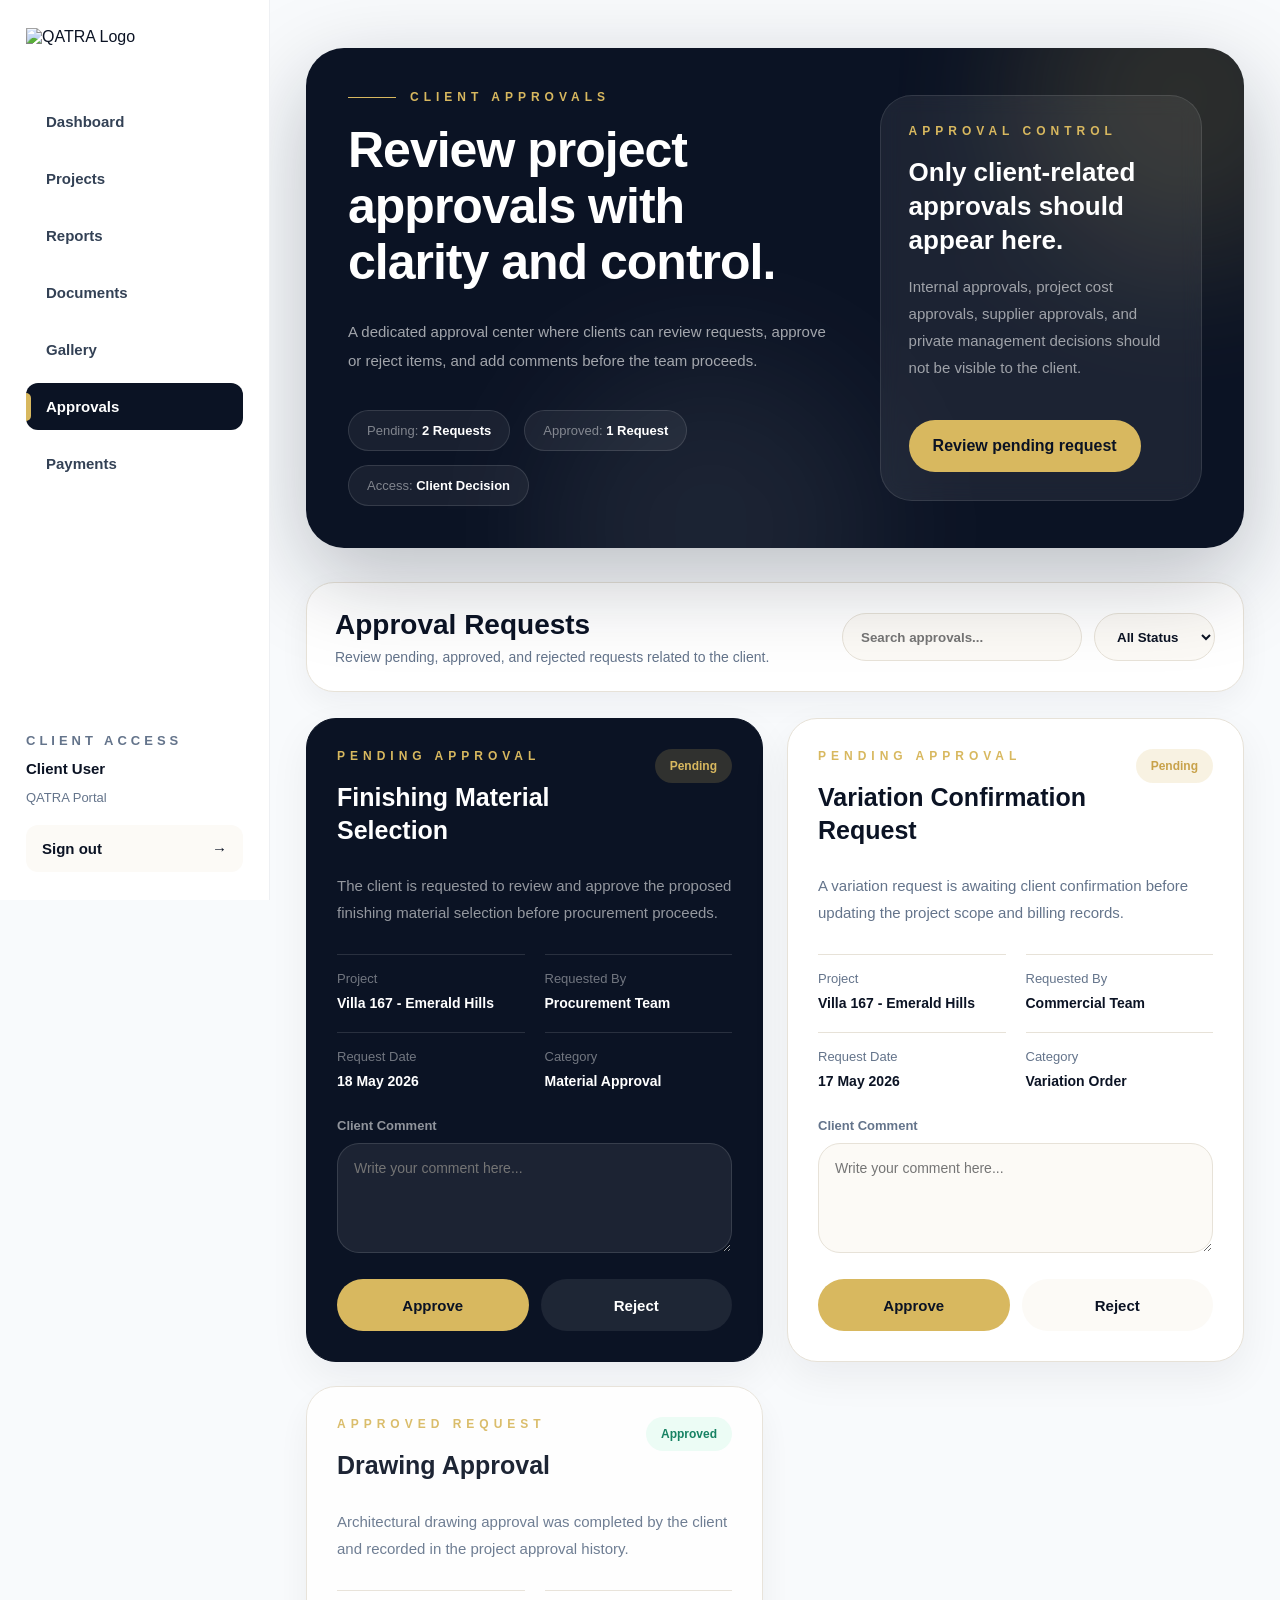
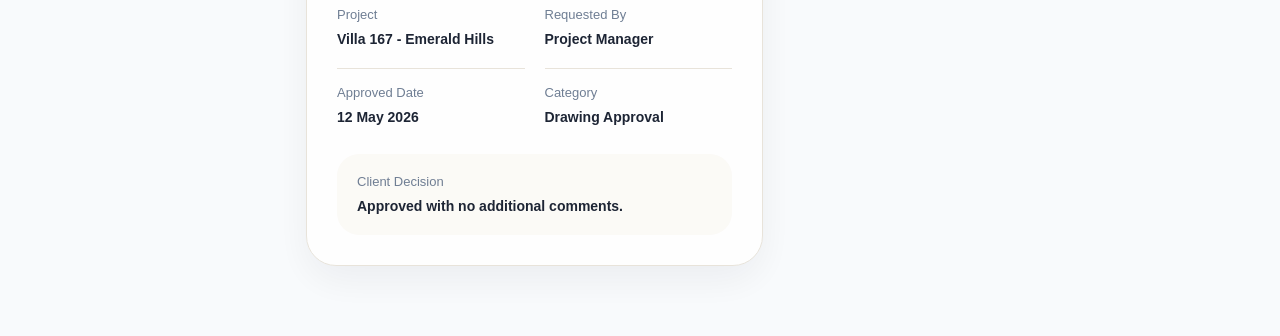
==== approvals.html @ c667c261 "Add files via upload" ====
<!DOCTYPE html>
<html lang="en">
<head>
  <meta charset="UTF-8" />
  <meta name="viewport" content="width=device-width, initial-scale=1.0" />
  <title>QATRA Client Portal - Approvals</title>
  <link rel="stylesheet" href="styles.css" />
</head>

<body>
  <aside class="sidebar">
    <div class="logo-box">
      <img src="images/qatra-logo.png" alt="QATRA Logo" />
    </div>

    <nav class="nav-menu">
      <a href="index.html" class="nav-link">Dashboard</a>
      <a href="projects.html" class="nav-link">Projects</a>
      <a href="reports.html" class="nav-link">Reports</a>
      <a href="documents.html" class="nav-link">Documents</a>
      <a href="gallery.html" class="nav-link">Gallery</a>
      <a href="approvals.html" class="nav-link active">Approvals</a>
      <a href="payments.html" class="nav-link">Payments</a>
    </nav>

    <div class="sidebar-bottom">
      <p class="small-label">Client Access</p>
      <h4>Client User</h4>
      <p>QATRA Portal</p>

      <button class="sign-out-btn">
        <span>Sign out</span>
        <span>→</span>
      </button>
    </div>
  </aside>

  <main class="main-content">
    <section class="hero compact-hero">
      <div class="hero-glow hero-glow-one"></div>
      <div class="hero-glow hero-glow-two"></div>

      <div class="hero-grid">
        <div>
          <div class="section-kicker light">
            <span></span>
            <p>Client Approvals</p>
          </div>

          <h1>Review project approvals with clarity and control.</h1>

          <p class="hero-text">
            A dedicated approval center where clients can review requests,
            approve or reject items, and add comments before the team proceeds.
          </p>

          <div class="pill-row">
            <div class="info-pill">
              <span>Pending:</span>
              <strong>2 Requests</strong>
            </div>

            <div class="info-pill">
              <span>Approved:</span>
              <strong>1 Request</strong>
            </div>

            <div class="info-pill">
              <span>Access:</span>
              <strong>Client Decision</strong>
            </div>
          </div>
        </div>

        <div class="progress-panel">
          <p class="gold-label">Approval Control</p>
          <h3>Only client-related approvals should appear here.</h3>
          <p class="panel-text">
            Internal approvals, project cost approvals, supplier approvals,
            and private management decisions should not be visible to the client.
          </p>

          <a href="#" class="panel-button">Review pending request</a>
        </div>
      </div>
    </section>

    <section class="page-toolbar">
      <div>
        <h2>Approval Requests</h2>
        <p>Review pending, approved, and rejected requests related to the client.</p>
      </div>

      <div class="toolbar-actions">
        <input type="text" placeholder="Search approvals..." />
        <select>
          <option>All Status</option>
          <option>Pending</option>
          <option>Approved</option>
          <option>Rejected</option>
        </select>
      </div>
    </section>

    <section class="approvals-grid">
      <article class="approval-card featured-approval">
        <div class="approval-card-top">
          <div>
            <p class="gold-label">Pending Approval</p>
            <h3>Finishing Material Selection</h3>
          </div>

          <span class="approval-status pending">Pending</span>
        </div>

        <p class="approval-description">
          The client is requested to review and approve the proposed finishing
          material selection before procurement proceeds.
        </p>

        <div class="approval-info-grid">
          <div>
            <span>Project</span>
            <strong>Villa 167 - Emerald Hills</strong>
          </div>

          <div>
            <span>Requested By</span>
            <strong>Procurement Team</strong>
          </div>

          <div>
            <span>Request Date</span>
            <strong>18 May 2026</strong>
          </div>

          <div>
            <span>Category</span>
            <strong>Material Approval</strong>
          </div>
        </div>

        <div class="approval-comment-box">
          <label>Client Comment</label>
          <textarea placeholder="Write your comment here..."></textarea>
        </div>

        <div class="approval-actions">
          <button class="approval-action-btn approve-btn">Approve</button>
          <button class="approval-action-btn reject-btn">Reject</button>
        </div>
      </article>

      <article class="approval-card">
        <div class="approval-card-top">
          <div>
            <p class="gold-label">Pending Approval</p>
            <h3>Variation Confirmation Request</h3>
          </div>

          <span class="approval-status pending">Pending</span>
        </div>

        <p class="approval-description">
          A variation request is awaiting client confirmation before updating
          the project scope and billing records.
        </p>

        <div class="approval-info-grid">
          <div>
            <span>Project</span>
            <strong>Villa 167 - Emerald Hills</strong>
          </div>

          <div>
            <span>Requested By</span>
            <strong>Commercial Team</strong>
          </div>

          <div>
            <span>Request Date</span>
            <strong>17 May 2026</strong>
          </div>

          <div>
            <span>Category</span>
            <strong>Variation Order</strong>
          </div>
        </div>

        <div class="approval-comment-box">
          <label>Client Comment</label>
          <textarea placeholder="Write your comment here..."></textarea>
        </div>

        <div class="approval-actions">
          <button class="approval-action-btn approve-btn">Approve</button>
          <button class="approval-action-btn reject-btn">Reject</button>
        </div>
      </article>

      <article class="approval-card approved-card">
        <div class="approval-card-top">
          <div>
            <p class="gold-label">Approved Request</p>
            <h3>Drawing Approval</h3>
          </div>

          <span class="approval-status approved">Approved</span>
        </div>

        <p class="approval-description">
          Architectural drawing approval was completed by the client and
          recorded in the project approval history.
        </p>

        <div class="approval-info-grid">
          <div>
            <span>Project</span>
            <strong>Villa 167 - Emerald Hills</strong>
          </div>

          <div>
            <span>Requested By</span>
            <strong>Project Manager</strong>
          </div>

          <div>
            <span>Approved Date</span>
            <strong>12 May 2026</strong>
          </div>

          <div>
            <span>Category</span>
            <strong>Drawing Approval</strong>
          </div>
        </div>

        <div class="approval-history">
          <span>Client Decision</span>
          <strong>Approved with no additional comments.</strong>
        </div>
      </article>
    </section>
  </main>

  <script src="script.js"></script>
</body>
</html>
---- styles.css ----
:root {
  --navy: #0b1324;
  --gold: #d8b85f;
  --gold-dark: #c8a24a;
  --cream: #f7f4ee;
  --soft: #fcfaf6;
  --border: #e7e2d8;
  --text: #0b1324;
  --muted: #64748b;
  --white: #ffffff;
}

* {
  box-sizing: border-box;
}

body {
  margin: 0;
  background: #f8fafc;
  color: var(--text);
  font-family: Arial, Helvetica, sans-serif;
}

a {
  text-decoration: none;
  color: inherit;
}

.sidebar {
  position: fixed;
  left: 0;
  top: 0;
  width: 270px;
  height: 100vh;
  background: var(--white);
  border-right: 1px solid #eef0f3;
  padding: 28px 26px;
  display: flex;
  flex-direction: column;
  z-index: 10;
}

.logo-box img {
  width: 215px;
  height: auto;
  display: block;
}

.nav-menu {
  margin-top: 52px;
  display: flex;
  flex-direction: column;
  gap: 10px;
}

.nav-link {
  position: relative;
  padding: 15px 20px;
  border-radius: 12px;
  font-size: 15px;
  font-weight: 700;
  color: #334155;
  transition: 0.25s ease;
}

.nav-link:hover {
  background: var(--cream);
  color: var(--navy);
}

.nav-link.active {
  background: var(--navy);
  color: var(--white);
}

.nav-link.active::before {
  content: "";
  position: absolute;
  left: 0;
  top: 50%;
  width: 5px;
  height: 28px;
  transform: translateY(-50%);
  border-radius: 0 10px 10px 0;
  background: var(--gold);
}

.sidebar-bottom {
  margin-top: auto;
}

.small-label {
  margin: 0;
  color: var(--gold-dark);
  text-transform: uppercase;
  letter-spacing: 4px;
  font-size: 11px;
  font-weight: 800;
}

.sidebar-bottom h4 {
  margin: 12px 0 4px;
  font-size: 15px;
}

.sidebar-bottom p {
  color: #64748b;
  font-size: 13px;
}

.sign-out-btn {
  margin-top: 20px;
  width: 100%;
  border: 0;
  border-radius: 12px;
  padding: 15px 16px;
  background: var(--soft);
  color: var(--navy);
  font-size: 15px;
  font-weight: 800;
  display: flex;
  justify-content: space-between;
  cursor: pointer;
}

.main-content {
  margin-left: 270px;
  padding: 48px 36px 70px;
}

.hero {
  position: relative;
  overflow: hidden;
  border-radius: 38px;
  background: var(--navy);
  color: white;
  padding: 44px;
  box-shadow: 0 30px 90px rgba(11, 19, 36, 0.26);
}

.hero-glow {
  position: absolute;
  border-radius: 999px;
  filter: blur(70px);
  opacity: 0.7;
}

.hero-glow-one {
  right: -110px;
  top: -120px;
  width: 340px;
  height: 340px;
  background: rgba(216, 184, 95, 0.23);
}

.hero-glow-two {
  left: 25%;
  bottom: -150px;
  width: 340px;
  height: 340px;
  background: rgba(255, 255, 255, 0.1);
}

.hero-grid {
  position: relative;
  z-index: 1;
  display: grid;
  grid-template-columns: 1.2fr 0.8fr;
  gap: 48px;
  align-items: center;
}

.section-kicker {
  display: flex;
  align-items: center;
  gap: 14px;
  margin-bottom: 18px;
}

.section-kicker span {
  display: block;
  width: 48px;
  height: 1px;
  background: var(--gold);
}

.section-kicker p {
  margin: 0;
  color: var(--gold-dark);
  font-size: 12px;
  font-weight: 800;
  letter-spacing: 5px;
  text-transform: uppercase;
}

.section-kicker.light p {
  color: var(--gold);
}

.hero h1 {
  margin: 0;
  max-width: 760px;
  font-size: 50px;
  line-height: 1.12;
  letter-spacing: -1px;
}

.hero-text {
  margin-top: 28px;
  max-width: 700px;
  color: rgba(255, 255, 255, 0.62);
  font-size: 15px;
  line-height: 1.9;
}

.pill-row {
  margin-top: 35px;
  display: flex;
  flex-wrap: wrap;
  gap: 14px;
}

.info-pill {
  border: 1px solid rgba(255, 255, 255, 0.12);
  background: rgba(255, 255, 255, 0.06);
  border-radius: 999px;
  padding: 12px 18px;
  font-size: 13px;
}

.info-pill span {
  color: rgba(255, 255, 255, 0.45);
}

.info-pill strong {
  color: white;
}

.hero-actions {
  margin-top: 38px;
  display: flex;
  gap: 16px;
}

.btn-primary,
.btn-secondary {
  border-radius: 999px;
  padding: 16px 28px;
  font-size: 15px;
  font-weight: 800;
  display: inline-flex;
  align-items: center;
  justify-content: center;
}

.btn-primary {
  background: var(--gold);
  color: var(--navy);
}

.btn-secondary {
  border: 1px solid rgba(255, 255, 255, 0.14);
  color: rgba(255, 255, 255, 0.82);
}

.progress-panel {
  border: 1px solid rgba(255, 255, 255, 0.1);
  background: rgba(255, 255, 255, 0.07);
  border-radius: 32px;
  padding: 28px;
  backdrop-filter: blur(10px);
}

.progress-top {
  display: flex;
  justify-content: space-between;
  gap: 24px;
  align-items: center;
}

.muted {
  margin: 0;
  color: rgba(255, 255, 255, 0.48);
  font-size: 14px;
  line-height: 1.7;
}

.progress-panel h2 {
  margin: 8px 0 16px;
  font-size: 34px;
}

.circle-progress {
  --value: calc(var(--progress) * 3.6deg);
  width: 132px;
  height: 132px;
  border-radius: 50%;
  display: grid;
  place-items: center;
  background: conic-gradient(var(--gold) var(--value), rgba(255, 255, 255, 0.13) 0deg);
}

.circle-progress div {
  width: 92px;
  height: 92px;
  border-radius: 50%;
  background: var(--navy);
  display: grid;
  place-items: center;
}

.circle-progress strong {
  color: var(--gold);
  font-size: 25px;
}

.milestone-card {
  margin-top: 28px;
  border-radius: 26px;
  background: rgba(255, 255, 255, 0.06);
  padding: 24px;
}

.gold-label {
  margin: 0;
  color: var(--gold);
  font-size: 12px;
  letter-spacing: 5px;
  font-weight: 800;
  text-transform: uppercase;
}

.milestone-card h3 {
  margin: 16px 0 10px;
  font-size: 22px;
}

.milestone-card p:last-child {
  color: rgba(255, 255, 255, 0.52);
  line-height: 1.7;
}

.summary-grid {
  margin-top: 34px;
  display: grid;
  grid-template-columns: repeat(3, 1fr);
  gap: 22px;
}

.summary-card {
  position: relative;
  border: 1px solid var(--border);
  background: var(--white);
  border-radius: 28px;
  padding: 30px;
  box-shadow: 0 10px 30px rgba(15, 23, 42, 0.06);
  min-height: 160px;
  transition: 0.25s ease;
}

.summary-card:hover {
  transform: translateY(-5px);
  border-color: rgba(216, 184, 95, 0.75);
}

.summary-card.dark {
  background: var(--navy);
  color: white;
  border-color: var(--navy);
}

.summary-card p {
  margin: 0;
  color: #64748b;
  font-size: 14px;
  font-weight: 700;
}

.summary-card.dark p {
  color: rgba(255, 255, 255, 0.5);
}

.summary-card h2 {
  margin: 28px 0 10px;
  font-size: 38px;
}

.summary-card.dark h2 {
  color: var(--gold);
}

.summary-card span {
  color: #64748b;
  font-size: 15px;
}

.summary-card.dark span {
  color: rgba(255, 255, 255, 0.55);
}

.summary-card b {
  position: absolute;
  right: 28px;
  bottom: 28px;
  color: var(--gold-dark);
}

.content-grid {
  margin-top: 34px;
  display: grid;
  grid-template-columns: 1.3fr 0.7fr;
  gap: 24px;
}

.white-card {
  background: white;
  border: 1px solid var(--border);
  border-radius: 30px;
  padding: 28px;
  box-shadow: 0 10px 30px rgba(15, 23, 42, 0.05);
}

.beige {
  background: var(--soft);
}

.section-title {
  margin: 0;
  font-size: 26px;
  letter-spacing: -0.3px;
}

.journey-grid {
  margin-top: 34px;
  display: grid;
  grid-template-columns: repeat(5, 1fr);
  gap: 18px;
}

.journey-step {
  border: 1px solid var(--border);
  background: var(--soft);
  border-radius: 22px;
  padding: 22px;
}

.journey-step.active {
  background: var(--navy);
  border-color: var(--gold);
  color: white;
}

.journey-step p {
  margin: 0;
  color: var(--gold-dark);
  font-size: 12px;
  font-weight: 800;
}

.journey-step h4 {
  margin: 22px 0 10px;
  font-size: 16px;
}

.journey-step span {
  color: #64748b;
}

.journey-step.active span {
  color: rgba(255, 255, 255, 0.55);
}

.snapshot-list {
  margin-top: 30px;
}

.snapshot-list div {
  display: flex;
  justify-content: space-between;
  gap: 16px;
  padding: 18px 0;
  border-bottom: 1px solid var(--border);
}

.snapshot-list div:last-child {
  border-bottom: 0;
}

.snapshot-list span {
  color: #64748b;
  font-size: 14px;
}

.snapshot-list strong {
  color: var(--navy);
  font-size: 14px;
}

@media (max-width: 1200px) {
  .hero-grid,
  .content-grid {
    grid-template-columns: 1fr;
  }

  .journey-grid {
    grid-template-columns: repeat(2, 1fr);
  }

  .summary-grid {
    grid-template-columns: 1fr;
  }
}

@media (max-width: 800px) {
  .sidebar {
    position: static;
    width: 100%;
    height: auto;
  }

  .main-content {
    margin-left: 0;
    padding: 24px;
  }

  .hero {
    padding: 28px;
  }

  .hero h1 {
    font-size: 34px;
  }

  .progress-top {
    flex-direction: column;
    align-items: flex-start;
  }

  .journey-grid {
    grid-template-columns: 1fr;
  }
}
.compact-hero {
  padding: 42px;
}

.panel-text {
  color: rgba(255, 255, 255, 0.58);
  line-height: 1.8;
  font-size: 15px;
}

.progress-panel h3 {
  margin: 18px 0 12px;
  font-size: 26px;
  line-height: 1.3;
}

.page-toolbar {
  margin-top: 34px;
  display: flex;
  justify-content: space-between;
  gap: 24px;
  align-items: center;
  background: white;
  border: 1px solid var(--border);
  border-radius: 28px;
  padding: 26px 28px;
  box-shadow: 0 10px 30px rgba(15, 23, 42, 0.05);
}

.page-toolbar h2 {
  margin: 0;
  font-size: 28px;
}

.page-toolbar p {
  margin: 8px 0 0;
  color: var(--muted);
  font-size: 14px;
}

.toolbar-actions {
  display: flex;
  gap: 12px;
}

.toolbar-actions input,
.toolbar-actions select {
  height: 48px;
  border: 1px solid var(--border);
  border-radius: 999px;
  padding: 0 18px;
  background: var(--soft);
  color: var(--navy);
  font-weight: 700;
  outline: none;
}

.toolbar-actions input {
  min-width: 240px;
}

.projects-grid {
  margin-top: 26px;
  display: grid;
  grid-template-columns: repeat(2, 1fr);
  gap: 24px;
}

.project-card {
  overflow: hidden;
  border-radius: 32px;
  background: white;
  border: 1px solid var(--border);
  box-shadow: 0 15px 40px rgba(15, 23, 42, 0.07);
  transition: 0.25s ease;
}

.project-card:hover {
  transform: translateY(-6px);
  border-color: rgba(216, 184, 95, 0.75);
}

.project-card-top {
  background: var(--navy);
  color: white;
  padding: 30px;
  display: flex;
  justify-content: space-between;
  gap: 24px;
  align-items: flex-start;
}

.project-card-top h3 {
  margin: 14px 0 10px;
  font-size: 25px;
  line-height: 1.3;
}

.project-card-top span {
  color: rgba(255, 255, 255, 0.55);
  font-size: 14px;
}

.mini-progress {
  --value: calc(var(--progress) * 3.6deg);
  width: 92px;
  height: 92px;
  border-radius: 50%;
  flex: 0 0 auto;
  display: grid;
  place-items: center;
  background: conic-gradient(var(--gold) var(--value), rgba(255, 255, 255, 0.13) 0deg);
}

.mini-progress strong {
  width: 66px;
  height: 66px;
  border-radius: 50%;
  background: var(--navy);
  display: grid;
  place-items: center;
  color: var(--gold);
  font-size: 18px;
}

.project-card-body {
  padding: 28px;
}

.project-info-grid {
  display: grid;
  grid-template-columns: repeat(2, 1fr);
  gap: 22px;
}

.project-info-grid div {
  border-bottom: 1px solid var(--border);
  padding-bottom: 16px;
}

.project-info-grid span {
  display: block;
  color: var(--muted);
  font-size: 13px;
  margin-bottom: 7px;
}

.project-info-grid strong {
  font-size: 14px;
  color: var(--navy);
}

.progress-line {
  margin-top: 28px;
  height: 10px;
  border-radius: 999px;
  overflow: hidden;
  background: var(--cream);
}

.progress-line div {
  height: 100%;
  border-radius: 999px;
  background: linear-gradient(90deg, var(--gold), var(--gold-dark));
}

.project-link {
  margin-top: 26px;
  height: 54px;
  border-radius: 999px;
  background: var(--soft);
  color: var(--navy);
  font-weight: 800;
  display: flex;
  justify-content: space-between;
  align-items: center;
  padding: 0 22px;
  transition: 0.25s ease;
}

.project-link:hover {
  background: var(--navy);
  color: white;
}

.project-link span {
  color: var(--gold-dark);
}

@media (max-width: 1000px) {
  .page-toolbar {
    flex-direction: column;
    align-items: flex-start;
  }

  .toolbar-actions {
    width: 100%;
    flex-direction: column;
  }

  .toolbar-actions input,
  .toolbar-actions select {
    width: 100%;
  }

  .projects-grid {
    grid-template-columns: 1fr;
  }
}
.back-link {
  display: inline-flex;
  align-items: center;
  margin-bottom: 22px;
  color: var(--navy);
  font-size: 14px;
  font-weight: 800;
}

.detail-stats-grid {
  margin-top: 34px;
  display: grid;
  grid-template-columns: repeat(4, 1fr);
  gap: 18px;
}

.detail-stat-card {
  background: white;
  border: 1px solid var(--border);
  border-radius: 24px;
  padding: 24px;
  box-shadow: 0 10px 30px rgba(15, 23, 42, 0.05);
}

.detail-stat-card.dark {
  background: var(--navy);
  border-color: var(--navy);
  color: white;
}

.detail-stat-card span {
  display: block;
  color: var(--muted);
  font-size: 13px;
  margin-bottom: 12px;
}

.detail-stat-card.dark span {
  color: rgba(255, 255, 255, 0.55);
}

.detail-stat-card strong {
  font-size: 18px;
  color: var(--navy);
}

.detail-stat-card.dark strong {
  color: var(--gold);
}

.quick-access-grid {
  margin-top: 34px;
  display: grid;
  grid-template-columns: repeat(4, 1fr);
  gap: 22px;
}

.quick-access-card {
  min-height: 210px;
  border-radius: 28px;
  background: white;
  border: 1px solid var(--border);
  padding: 28px;
  box-shadow: 0 10px 30px rgba(15, 23, 42, 0.05);
  transition: 0.25s ease;
}

.quick-access-card:hover {
  transform: translateY(-6px);
  border-color: rgba(216, 184, 95, 0.75);
}

.quick-access-card.dark {
  background: var(--navy);
  color: white;
  border-color: var(--navy);
}

.quick-access-card p {
  margin: 0 0 36px;
  color: var(--gold-dark);
  font-size: 12px;
  font-weight: 800;
  letter-spacing: 4px;
  text-transform: uppercase;
}

.quick-access-card h3 {
  margin: 0 0 14px;
  font-size: 22px;
}

.quick-access-card span {
  color: var(--muted);
  line-height: 1.7;
  font-size: 14px;
}

.quick-access-card.dark span {
  color: rgba(255, 255, 255, 0.58);
}

@media (max-width: 1200px) {
  .detail-stats-grid,
  .quick-access-grid {
    grid-template-columns: repeat(2, 1fr);
  }
}

@media (max-width: 700px) {
  .detail-stats-grid,
  .quick-access-grid {
    grid-template-columns: 1fr;
  }
}
.panel-button {
  margin-top: 24px;
  height: 52px;
  border-radius: 999px;
  background: var(--gold);
  color: var(--navy);
  font-weight: 800;
  display: inline-flex;
  align-items: center;
  justify-content: center;
  padding: 0 24px;
}

.reports-grid {
  margin-top: 26px;
  display: grid;
  grid-template-columns: repeat(2, 1fr);
  gap: 24px;
}

.report-card {
  background: white;
  border: 1px solid var(--border);
  border-radius: 30px;
  padding: 30px;
  box-shadow: 0 15px 40px rgba(15, 23, 42, 0.06);
  transition: 0.25s ease;
}

.report-card:hover {
  transform: translateY(-6px);
  border-color: rgba(216, 184, 95, 0.75);
}

.report-card.featured {
  background: var(--navy);
  color: white;
  border-color: var(--navy);
}

.report-card.draft {
  opacity: 0.72;
}

.report-card-top {
  display: flex;
  justify-content: space-between;
  gap: 18px;
  align-items: center;
}

.status-badge {
  border-radius: 999px;
  padding: 9px 14px;
  background: rgba(216, 184, 95, 0.16);
  color: var(--gold-dark);
  font-size: 12px;
  font-weight: 800;
}

.report-card.featured .status-badge {
  background: rgba(216, 184, 95, 0.18);
  color: var(--gold);
}

.muted-badge {
  background: #eef2f7;
  color: #64748b;
}

.report-card h3 {
  margin: 28px 0 14px;
  font-size: 25px;
  line-height: 1.3;
}

.report-card p {
  margin: 0;
  color: var(--muted);
  line-height: 1.8;
  font-size: 15px;
}

.report-card.featured p {
  color: rgba(255, 255, 255, 0.56);
}

.report-meta {
  margin-top: 28px;
  display: grid;
  grid-template-columns: repeat(2, 1fr);
  gap: 20px;
}

.report-meta div {
  border-top: 1px solid var(--border);
  padding-top: 18px;
}

.report-card.featured .report-meta div {
  border-top-color: rgba(255, 255, 255, 0.12);
}

.report-meta span {
  display: block;
  color: var(--muted);
  font-size: 13px;
  margin-bottom: 8px;
}

.report-card.featured .report-meta span {
  color: rgba(255, 255, 255, 0.42);
}

.report-meta strong {
  color: var(--navy);
  font-size: 14px;
}

.report-card.featured .report-meta strong {
  color: white;
}

.report-link {
  margin-top: 26px;
  height: 54px;
  border-radius: 999px;
  background: var(--soft);
  color: var(--navy);
  font-weight: 800;
  display: flex;
  justify-content: space-between;
  align-items: center;
  padding: 0 22px;
  transition: 0.25s ease;
}

.report-card.featured .report-link {
  background: rgba(255, 255, 255, 0.08);
  color: white;
}

.report-link:hover {
  background: var(--gold);
  color: var(--navy);
}

.report-link.disabled {
  cursor: not-allowed;
  color: #94a3b8;
}

@media (max-width: 1000px) {
  .reports-grid {
    grid-template-columns: 1fr;
  }

  .report-meta {
    grid-template-columns: 1fr;
  }
}
.documents-grid {
  margin-top: 26px;
  display: grid;
  grid-template-columns: repeat(2, 1fr);
  gap: 24px;
}

.document-card {
  position: relative;
  overflow: hidden;
  background: white;
  border: 1px solid var(--border);
  border-radius: 30px;
  padding: 30px;
  display: grid;
  grid-template-columns: 82px 1fr;
  gap: 24px;
  box-shadow: 0 15px 40px rgba(15, 23, 42, 0.06);
  transition: 0.25s ease;
}

.document-card:hover {
  transform: translateY(-6px);
  border-color: rgba(216, 184, 95, 0.75);
}

.featured-document {
  background: var(--navy);
  color: white;
  border-color: var(--navy);
}

.document-icon {
  width: 82px;
  height: 82px;
  border-radius: 24px;
  background: var(--soft);
  color: var(--gold-dark);
  display: grid;
  place-items: center;
  font-size: 16px;
  font-weight: 900;
  letter-spacing: 1px;
}

.featured-document .document-icon {
  background: rgba(255, 255, 255, 0.08);
  color: var(--gold);
}

.document-top {
  display: flex;
  justify-content: space-between;
  gap: 18px;
  align-items: center;
}

.document-content h3 {
  margin: 26px 0 14px;
  font-size: 24px;
  line-height: 1.3;
}

.document-content p {
  margin: 0;
  color: var(--muted);
  line-height: 1.8;
  font-size: 15px;
}

.featured-document .document-content p {
  color: rgba(255, 255, 255, 0.56);
}

.document-meta {
  margin-top: 26px;
  display: grid;
  grid-template-columns: repeat(2, 1fr);
  gap: 20px;
}

.document-meta div {
  border-top: 1px solid var(--border);
  padding-top: 16px;
}

.featured-document .document-meta div {
  border-top-color: rgba(255, 255, 255, 0.12);
}

.document-meta span {
  display: block;
  color: var(--muted);
  font-size: 13px;
  margin-bottom: 8px;
}

.featured-document .document-meta span {
  color: rgba(255, 255, 255, 0.42);
}

.document-meta strong {
  color: var(--navy);
  font-size: 14px;
}

.featured-document .document-meta strong {
  color: white;
}

.document-link {
  margin-top: 26px;
  height: 54px;
  border-radius: 999px;
  background: var(--soft);
  color: var(--navy);
  font-weight: 800;
  display: flex;
  justify-content: space-between;
  align-items: center;
  padding: 0 22px;
  transition: 0.25s ease;
}

.featured-document .document-link {
  background: rgba(255, 255, 255, 0.08);
  color: white;
}

.document-link:hover {
  background: var(--gold);
  color: var(--navy);
}

@media (max-width: 1100px) {
  .documents-grid {
    grid-template-columns: 1fr;
  }
}

@media (max-width: 700px) {
  .document-card {
    grid-template-columns: 1fr;
  }

  .document-meta {
    grid-template-columns: 1fr;
  }

  .document-top {
    flex-direction: column;
    align-items: flex-start;
  }
}
.featured-photo-panel {
  border: 1px solid rgba(255, 255, 255, 0.1);
  background: rgba(255, 255, 255, 0.07);
  border-radius: 32px;
  padding: 20px;
  backdrop-filter: blur(10px);
}

.photo-placeholder {
  position: relative;
  overflow: hidden;
  border-radius: 26px;
  background:
    linear-gradient(135deg, rgba(216, 184, 95, 0.28), rgba(11, 19, 36, 0.86)),
    linear-gradient(45deg, #1e293b, #0b1324);
  display: flex;
  align-items: flex-end;
  padding: 22px;
  min-height: 240px;
}

.photo-placeholder::before {
  content: "";
  position: absolute;
  inset: 18px;
  border: 1px solid rgba(255, 255, 255, 0.16);
  border-radius: 22px;
}

.photo-placeholder::after {
  content: "";
  position: absolute;
  right: -80px;
  top: -80px;
  width: 190px;
  height: 190px;
  border-radius: 999px;
  background: rgba(216, 184, 95, 0.28);
  filter: blur(35px);
}

.photo-placeholder span {
  position: relative;
  z-index: 1;
  color: white;
  font-size: 18px;
  font-weight: 900;
}

.large-photo {
  min-height: 300px;
}

.featured-photo-info {
  padding: 22px 8px 8px;
}

.featured-photo-info h3 {
  margin: 14px 0 10px;
  color: white;
  font-size: 24px;
}

.featured-photo-info p:last-child {
  margin: 0;
  color: rgba(255, 255, 255, 0.55);
  line-height: 1.7;
}

.gallery-grid {
  margin-top: 26px;
  display: grid;
  grid-template-columns: repeat(2, 1fr);
  gap: 24px;
}

.gallery-card {
  overflow: hidden;
  background: white;
  border: 1px solid var(--border);
  border-radius: 30px;
  box-shadow: 0 15px 40px rgba(15, 23, 42, 0.06);
  transition: 0.25s ease;
}

.gallery-card:hover {
  transform: translateY(-6px);
  border-color: rgba(216, 184, 95, 0.75);
}

.featured-gallery-card {
  background: var(--navy);
  color: white;
  border-color: var(--navy);
}

.gallery-photo {
  border-radius: 0;
  min-height: 280px;
}

.gallery-card-content {
  padding: 28px;
}

.gallery-top {
  display: flex;
  justify-content: space-between;
  gap: 18px;
  align-items: center;
}

.gallery-card h3 {
  margin: 26px 0 14px;
  font-size: 24px;
  line-height: 1.3;
}

.gallery-card-content p {
  margin: 0;
  color: var(--muted);
  line-height: 1.8;
  font-size: 15px;
}

.featured-gallery-card .gallery-card-content p {
  color: rgba(255, 255, 255, 0.56);
}

.gallery-meta {
  margin-top: 26px;
  display: grid;
  grid-template-columns: repeat(2, 1fr);
  gap: 20px;
}

.gallery-meta div {
  border-top: 1px solid var(--border);
  padding-top: 16px;
}

.featured-gallery-card .gallery-meta div {
  border-top-color: rgba(255, 255, 255, 0.12);
}

.gallery-meta span {
  display: block;
  color: var(--muted);
  font-size: 13px;
  margin-bottom: 8px;
}

.featured-gallery-card .gallery-meta span {
  color: rgba(255, 255, 255, 0.42);
}

.gallery-meta strong {
  color: var(--navy);
  font-size: 14px;
}

.featured-gallery-card .gallery-meta strong {
  color: white;
}

@media (max-width: 1000px) {
  .gallery-grid {
    grid-template-columns: 1fr;
  }

  .gallery-meta {
    grid-template-columns: 1fr;
  }
}

@media (max-width: 700px) {
  .gallery-top {
    flex-direction: column;
    align-items: flex-start;
  }
}
.approvals-grid {
  margin-top: 26px;
  display: grid;
  grid-template-columns: repeat(2, 1fr);
  gap: 24px;
}

.approval-card {
  background: white;
  border: 1px solid var(--border);
  border-radius: 30px;
  padding: 30px;
  box-shadow: 0 15px 40px rgba(15, 23, 42, 0.06);
  transition: 0.25s ease;
}

.approval-card:hover {
  transform: translateY(-6px);
  border-color: rgba(216, 184, 95, 0.75);
}

.featured-approval {
  background: var(--navy);
  color: white;
  border-color: var(--navy);
}

.approval-card-top {
  display: flex;
  justify-content: space-between;
  gap: 22px;
  align-items: flex-start;
}

.approval-card h3 {
  margin: 18px 0 0;
  font-size: 25px;
  line-height: 1.3;
}

.approval-status {
  flex: 0 0 auto;
  border-radius: 999px;
  padding: 10px 15px;
  font-size: 12px;
  font-weight: 900;
}

.approval-status.pending {
  background: rgba(216, 184, 95, 0.18);
  color: var(--gold-dark);
}

.featured-approval .approval-status.pending {
  color: var(--gold);
}

.approval-status.approved {
  background: #ecfdf5;
  color: #047857;
}

.approval-description {
  margin: 26px 0 0;
  color: var(--muted);
  line-height: 1.8;
  font-size: 15px;
}

.featured-approval .approval-description {
  color: rgba(255, 255, 255, 0.56);
}

.approval-info-grid {
  margin-top: 28px;
  display: grid;
  grid-template-columns: repeat(2, 1fr);
  gap: 20px;
}

.approval-info-grid div {
  border-top: 1px solid var(--border);
  padding-top: 16px;
}

.featured-approval .approval-info-grid div {
  border-top-color: rgba(255, 255, 255, 0.12);
}

.approval-info-grid span {
  display: block;
  color: var(--muted);
  font-size: 13px;
  margin-bottom: 8px;
}

.featured-approval .approval-info-grid span {
  color: rgba(255, 255, 255, 0.42);
}

.approval-info-grid strong {
  color: var(--navy);
  font-size: 14px;
}

.featured-approval .approval-info-grid strong {
  color: white;
}

.approval-comment-box {
  margin-top: 28px;
}

.approval-comment-box label {
  display: block;
  margin-bottom: 10px;
  color: var(--muted);
  font-size: 13px;
  font-weight: 800;
}

.featured-approval .approval-comment-box label {
  color: rgba(255, 255, 255, 0.55);
}

.approval-comment-box textarea {
  width: 100%;
  min-height: 110px;
  resize: vertical;
  border: 1px solid var(--border);
  border-radius: 22px;
  padding: 16px;
  outline: none;
  background: var(--soft);
  color: var(--navy);
  font-family: Arial, Helvetica, sans-serif;
  font-size: 14px;
}

.featured-approval .approval-comment-box textarea {
  background: rgba(255, 255, 255, 0.07);
  border-color: rgba(255, 255, 255, 0.12);
  color: white;
}

.approval-actions {
  margin-top: 22px;
  display: flex;
  gap: 12px;
}

.approval-action-btn {
  flex: 1;
  height: 52px;
  border: 0;
  border-radius: 999px;
  font-size: 15px;
  font-weight: 900;
  cursor: pointer;
  transition: 0.25s ease;
}

.approve-btn {
  background: var(--gold);
  color: var(--navy);
}

.reject-btn {
  background: var(--soft);
  color: var(--navy);
}

.featured-approval .reject-btn {
  background: rgba(255, 255, 255, 0.08);
  color: white;
}

.approval-action-btn:hover {
  transform: translateY(-2px);
}

.approved-card {
  opacity: 0.92;
}

.approval-history {
  margin-top: 28px;
  border-radius: 22px;
  background: var(--soft);
  padding: 20px;
}

.approval-history span {
  display: block;
  color: var(--muted);
  font-size: 13px;
  margin-bottom: 8px;
}

.approval-history strong {
  font-size: 14px;
  color: var(--navy);
}

@media (max-width: 1000px) {
  .approvals-grid {
    grid-template-columns: 1fr;
  }

  .approval-info-grid {
    grid-template-columns: 1fr;
  }
}

@media (max-width: 700px) {
  .approval-card-top {
    flex-direction: column;
  }

  .approval-actions {
    flex-direction: column;
  }
}
.qatra-login-body {
  margin: 0;
  background: #0b1324;
  font-family: Arial, Helvetica, sans-serif;
}

.qatra-login-page {
  min-height: 100vh;
  display: grid;
  grid-template-columns: 1.15fr 0.85fr;
}

/* LEFT SIDE */
.qatra-login-left {
  position: relative;
  overflow: hidden;
  padding: 54px;
  background:
    radial-gradient(circle at 76% 18%, rgba(216, 184, 95, 0.18), transparent 28%),
    radial-gradient(circle at 22% 88%, rgba(255, 255, 255, 0.08), transparent 34%),
    linear-gradient(135deg, #0b1324 0%, #101a2d 55%, #1b2432 100%);
  color: white;
  display: flex;
  flex-direction: column;
}

.left-border {
  position: absolute;
  inset: 32px;
  border: 1px solid rgba(255, 255, 255, 0.08);
  border-radius: 42px;
  pointer-events: none;
}

/* ORIGINAL LOGO HOLDER */
.qatra-logo-holder {
  position: relative;
  z-index: 4;
  width: 270px;
  padding: 14px 18px;
  border-radius: 24px;
  background: rgba(11, 19, 36, 0.35);
  border: 1px solid rgba(216, 184, 95, 0.22);
  backdrop-filter: blur(12px);
  -webkit-backdrop-filter: blur(12px);
  box-shadow: 0 18px 45px rgba(0, 0, 0, 0.28);
}

.qatra-logo-holder img {
  width: 100%;
  display: block;
  object-fit: contain;
}

/* CODE-DRAWN BUILDING */
.building-art {
  position: absolute;
  right: 40px;
  bottom: 35px;
  width: 620px;
  height: 520px;
  z-index: 1;
  opacity: 0.96;
}

.building {
  position: absolute;
  bottom: 72px;
  border: 1px solid rgba(216, 184, 95, 0.42);
  background:
    linear-gradient(180deg, rgba(255, 255, 255, 0.08), rgba(255, 255, 255, 0.02)),
    rgba(255, 255, 255, 0.03);
  box-shadow:
    inset 0 0 40px rgba(216, 184, 95, 0.05),
    0 30px 70px rgba(0, 0, 0, 0.35);
}

.building-main {
  right: 130px;
  width: 170px;
  height: 340px;
  border-radius: 16px 16px 0 0;
}

.building-side {
  right: 310px;
  width: 135px;
  height: 260px;
  border-radius: 14px 14px 0 0;
}

.building-small {
  right: 40px;
  width: 105px;
  height: 210px;
  border-radius: 12px 12px 0 0;
}

.building span {
  position: absolute;
  width: 28px;
  height: 34px;
  border-radius: 6px;
  background: rgba(255, 255, 255, 0.12);
  border: 1px solid rgba(255, 255, 255, 0.08);
}

.building span:nth-child(1) {
  left: 28px;
  top: 42px;
  background: rgba(216, 184, 95, 0.68);
}

.building span:nth-child(2) {
  right: 28px;
  top: 42px;
}

.building span:nth-child(3) {
  left: 28px;
  top: 110px;
}

.building span:nth-child(4) {
  right: 28px;
  top: 110px;
  background: rgba(216, 184, 95, 0.58);
}

.building span:nth-child(5) {
  left: 28px;
  top: 178px;
}

.building span:nth-child(6) {
  right: 28px;
  top: 178px;
}

.building-main::after {
  content: "";
  position: absolute;
  left: 62px;
  bottom: 0;
  width: 48px;
  height: 82px;
  border-radius: 8px 8px 0 0;
  background: rgba(216, 184, 95, 0.22);
  border: 1px solid rgba(216, 184, 95, 0.42);
}

.roof-line {
  position: absolute;
  right: 112px;
  bottom: 412px;
  width: 210px;
  height: 150px;
  border-top: 2px solid rgba(216, 184, 95, 0.65);
  border-right: 2px solid rgba(216, 184, 95, 0.65);
  transform: skewY(-22deg);
  opacity: 0.9;
}

.gold-line {
  position: absolute;
  height: 1px;
  background: linear-gradient(90deg, transparent, rgba(216, 184, 95, 0.75), transparent);
  transform-origin: right center;
}

.line-one {
  right: 40px;
  bottom: 430px;
  width: 520px;
  transform: rotate(-34deg);
}

.line-two {
  right: 10px;
  bottom: 360px;
  width: 430px;
  transform: rotate(-24deg);
  opacity: 0.65;
}

.line-three {
  right: 150px;
  bottom: 490px;
  width: 360px;
  transform: rotate(90deg);
  opacity: 0.28;
}

.ground-line {
  position: absolute;
  right: 0;
  bottom: 70px;
  width: 570px;
  height: 2px;
  background: linear-gradient(90deg, transparent, rgba(216, 184, 95, 0.7), transparent);
}

/* TEXT LEFT */
.qatra-login-copy {
  position: relative;
  z-index: 3;
  margin-top: auto;
  max-width: 610px;
}

.login-kicker {
  margin: 0 0 22px;
  color: rgba(255, 255, 255, 0.72);
  text-transform: uppercase;
  letter-spacing: 8px;
  font-size: 13px;
  font-weight: 900;
}

.qatra-login-copy h1 {
  margin: 0;
  font-size: 58px;
  line-height: 1.08;
  letter-spacing: -1.3px;
  color: white;
}

.qatra-login-copy > p:not(.login-kicker) {
  margin: 26px 0 0;
  max-width: 570px;
  color: rgba(255, 255, 255, 0.66);
  font-size: 16px;
  line-height: 1.9;
}

.login-tags {
  margin-top: 32px;
  display: flex;
  flex-wrap: wrap;
  gap: 14px;
}

.login-tags span {
  border-radius: 999px;
  padding: 13px 18px;
  background: rgba(255, 255, 255, 0.07);
  border: 1px solid rgba(255, 255, 255, 0.12);
  color: rgba(255, 255, 255, 0.86);
  font-size: 14px;
  font-weight: 900;
}

/* RIGHT SIDE */
.qatra-login-right {
  display: grid;
  place-items: center;
  padding: 48px;
  background:
    radial-gradient(circle at 50% 40%, rgba(216, 184, 95, 0.1), transparent 34%),
    #fcfaf6;
}

.qatra-login-card {
  width: 100%;
  max-width: 500px;
  background: white;
  border: 1px solid #e7e2d8;
  border-radius: 34px;
  padding: 44px;
  box-shadow: 0 34px 90px rgba(15, 23, 42, 0.13);
}

.form-kicker {
  display: flex;
  align-items: center;
  gap: 14px;
  margin-bottom: 22px;
}

.form-kicker span {
  width: 48px;
  height: 1px;
  background: #d8b85f;
}

.form-kicker p {
  margin: 0;
  color: #c8a24a;
  font-size: 12px;
  font-weight: 900;
  text-transform: uppercase;
  letter-spacing: 5px;
}

.qatra-login-card h2 {
  margin: 0;
  color: #0b1324;
  font-size: 38px;
  letter-spacing: -0.5px;
}

.form-subtitle {
  margin: 14px 0 34px;
  color: #64748b;
  line-height: 1.7;
}

.qatra-login-card label {
  display: block;
  margin: 18px 0 10px;
  color: #0b1324;
  font-size: 13px;
  font-weight: 900;
}

.qatra-login-card input[type="email"],
.qatra-login-card input[type="password"] {
  width: 100%;
  height: 58px;
  border: 1px solid #e7e2d8;
  border-radius: 18px;
  background: #fcfaf6;
  padding: 0 18px;
  outline: none;
  color: #0b1324;
  font-size: 15px;
  font-weight: 700;
}

.qatra-login-card input:focus {
  border-color: #d8b85f;
  box-shadow: 0 0 0 4px rgba(216, 184, 95, 0.12);
}

.form-options {
  margin-top: 20px;
  display: flex;
  justify-content: space-between;
  gap: 18px;
  align-items: center;
}

.remember {
  margin: 0 !important;
  display: flex !important;
  align-items: center;
  gap: 9px;
  color: #64748b !important;
  font-size: 13px !important;
  font-weight: 800 !important;
}

.form-options a {
  color: #c8a24a;
  font-size: 13px;
  font-weight: 900;
}

.qatra-login-card button {
  margin-top: 30px;
  width: 100%;
  height: 60px;
  border: 0;
  border-radius: 999px;
  background: #0b1324;
  color: white;
  font-size: 16px;
  font-weight: 900;
  cursor: pointer;
  transition: 0.25s ease;
}

.qatra-login-card button:hover {
  background: #d8b85f;
  color: #0b1324;
  transform: translateY(-2px);
}

.demo-note {
  margin: 18px 0 0;
  color: #64748b;
  font-size: 13px;
  text-align: center;
}

/* RESPONSIVE */
@media (max-width: 1100px) {
  .qatra-login-page {
    grid-template-columns: 1fr;
  }

  .qatra-login-left {
    min-height: 780px;
  }

  .qatra-login-copy h1 {
    font-size: 44px;
  }
}

@media (max-width: 650px) {
  .qatra-login-left,
  .qatra-login-right {
    padding: 26px;
  }

  .left-border {
    inset: 18px;
    border-radius: 28px;
  }

  .qatra-logo-holder {
    width: 230px;
  }

  .building-art {
    width: 430px;
    height: 390px;
    right: -40px;
    bottom: 40px;
    opacity: 0.58;
  }

  .qatra-login-copy h1 {
    font-size: 34px;
  }

  .qatra-login-card {
    padding: 28px;
  }

  .form-options {
    flex-direction: column;
    align-items: flex-start;
  }
}
.building-art {
  right: 10px;
  bottom: 45px;
  width: 600px;
  height: 500px;
  opacity: 0.78;
}

.gold-line {
  opacity: 0.45;
}

.line-one {
  opacity: 0.35;
}

.line-two {
  opacity: 0.28;
}

.line-three {
  opacity: 0.18;
}

.qatra-login-copy {
  max-width: 620px;
}

.qatra-login-copy h1 {
  text-shadow: 0 14px 40px rgba(0, 0, 0, 0.35);
}

.qatra-logo-holder {
  background: rgba(11, 19, 36, 0.55);
  border: 1px solid rgba(216, 184, 95, 0.28);
}
.payment-summary-grid {
  margin-top: 34px;
  display: grid;
  grid-template-columns: repeat(4, 1fr);
  gap: 18px;
}

.payment-summary-card {
  background: white;
  border: 1px solid var(--border);
  border-radius: 24px;
  padding: 24px;
  box-shadow: 0 10px 30px rgba(15, 23, 42, 0.05);
}

.payment-summary-card.dark {
  background: var(--navy);
  border-color: var(--navy);
  color: white;
}

.payment-summary-card span {
  display: block;
  color: var(--muted);
  font-size: 13px;
  margin-bottom: 12px;
}

.payment-summary-card.dark span {
  color: rgba(255, 255, 255, 0.55);
}

.payment-summary-card strong {
  display: block;
  color: var(--navy);
  font-size: 22px;
  margin-bottom: 10px;
}

.payment-summary-card.dark strong {
  color: var(--gold);
}

.payment-summary-card p {
  margin: 0;
  color: var(--muted);
  font-size: 13px;
}

.payment-summary-card.dark p {
  color: rgba(255, 255, 255, 0.55);
}

.statement-table {
  margin-top: 28px;
  border: 1px solid var(--border);
  border-radius: 24px;
  overflow: hidden;
}

.statement-row {
  display: grid;
  grid-template-columns: 1fr 1fr 2fr 1fr 1fr 1fr;
  gap: 12px;
  padding: 18px;
  border-bottom: 1px solid var(--border);
  align-items: center;
}

.statement-row:last-child {
  border-bottom: 0;
}

.statement-head {
  background: var(--navy);
  color: white;
  font-weight: 900;
}

.statement-row span {
  font-size: 13px;
  color: var(--navy);
}

.statement-head span {
  color: white;
}

.payment-progress-box {
  margin-top: 28px;
  display: grid;
  place-items: center;
  text-align: center;
  padding: 24px;
  border-radius: 24px;
  background: white;
  border: 1px solid var(--border);
}

.payment-circle {
  width: 128px;
  height: 128px;
}

.payment-progress-box p {
  margin: 18px 0 0;
  color: var(--muted);
  line-height: 1.7;
  font-size: 14px;
}

.payments-grid {
  margin-top: 34px;
  display: grid;
  grid-template-columns: repeat(2, 1fr);
  gap: 24px;
}

.payment-doc-card {
  background: white;
  border: 1px solid var(--border);
  border-radius: 30px;
  padding: 30px;
  box-shadow: 0 15px 40px rgba(15, 23, 42, 0.06);
  transition: 0.25s ease;
}

.payment-doc-card:hover {
  transform: translateY(-6px);
  border-color: rgba(216, 184, 95, 0.75);
}

.featured-payment {
  background: var(--navy);
  border-color: var(--navy);
  color: white;
}

.payment-doc-top {
  display: flex;
  justify-content: space-between;
  gap: 18px;
  align-items: center;
}

.payment-doc-card h3 {
  margin: 28px 0 14px;
  font-size: 25px;
  line-height: 1.3;
}

.payment-doc-card p {
  margin: 0;
  color: var(--muted);
  line-height: 1.8;
  font-size: 15px;
}

.featured-payment p {
  color: rgba(255, 255, 255, 0.56);
}

.payment-doc-meta {
  margin-top: 28px;
  display: grid;
  grid-template-columns: repeat(2, 1fr);
  gap: 20px;
}

.payment-doc-meta div {
  border-top: 1px solid var(--border);
  padding-top: 16px;
}

.featured-payment .payment-doc-meta div {
  border-top-color: rgba(255, 255, 255, 0.12);
}

.payment-doc-meta span {
  display: block;
  color: var(--muted);
  font-size: 13px;
  margin-bottom: 8px;
}

.featured-payment .payment-doc-meta span {
  color: rgba(255, 255, 255, 0.42);
}

.payment-doc-meta strong {
  color: var(--navy);
  font-size: 14px;
}

.featured-payment .payment-doc-meta strong {
  color: white;
}

.payment-link {
  margin-top: 26px;
  height: 54px;
  border-radius: 999px;
  background: var(--soft);
  color: var(--navy);
  font-weight: 800;
  display: flex;
  justify-content: space-between;
  align-items: center;
  padding: 0 22px;
  transition: 0.25s ease;
}

.featured-payment .payment-link {
  background: rgba(255, 255, 255, 0.08);
  color: white;
}

.payment-link:hover {
  background: var(--gold);
  color: var(--navy);
}

@media (max-width: 1200px) {
  .payment-summary-grid {
    grid-template-columns: repeat(2, 1fr);
  }

  .statement-row {
    grid-template-columns: 1fr;
  }
}

@media (max-width: 900px) {
  .payments-grid {
    grid-template-columns: 1fr;
  }
}

@media (max-width: 650px) {
  .payment-summary-grid {
    grid-template-columns: 1fr;
  }

  .payment-doc-meta {
    grid-template-columns: 1fr;
  }

  .payment-doc-top {
    flex-direction: column;
    align-items: flex-start;
  }
}
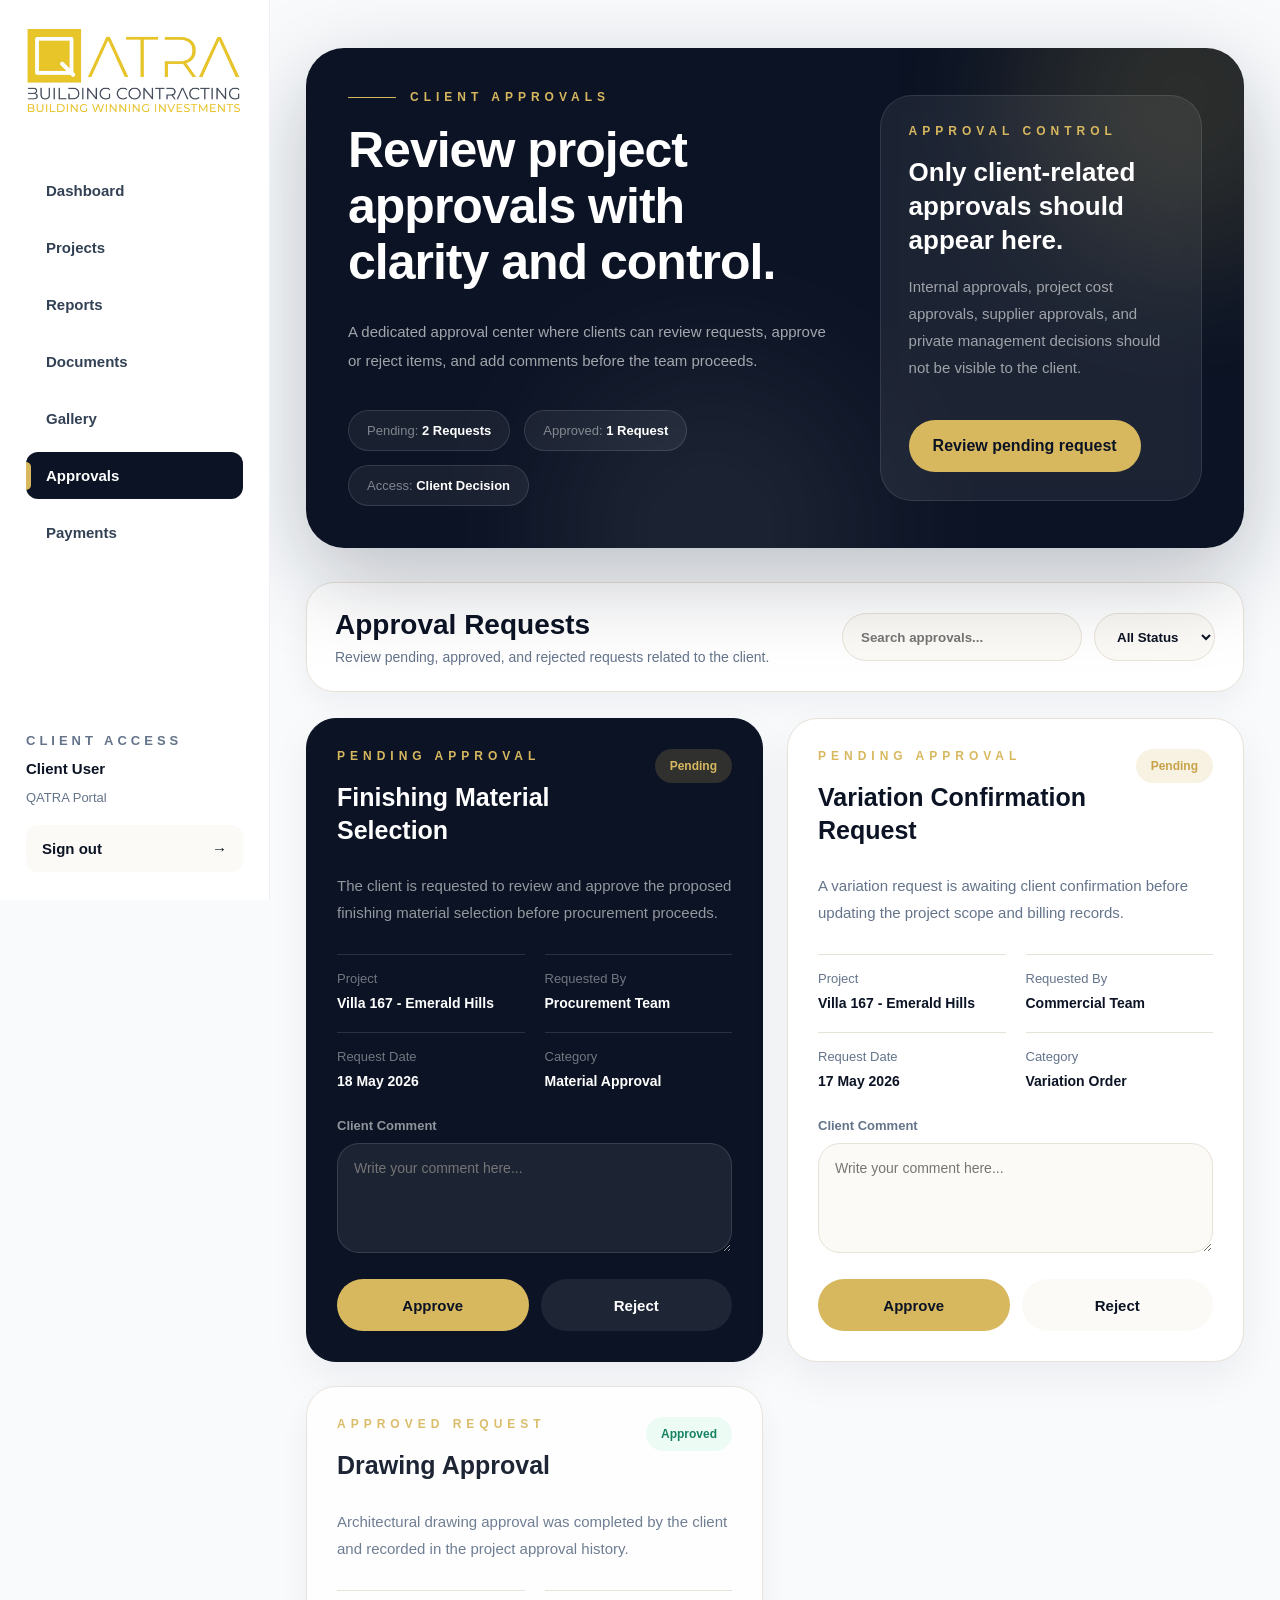
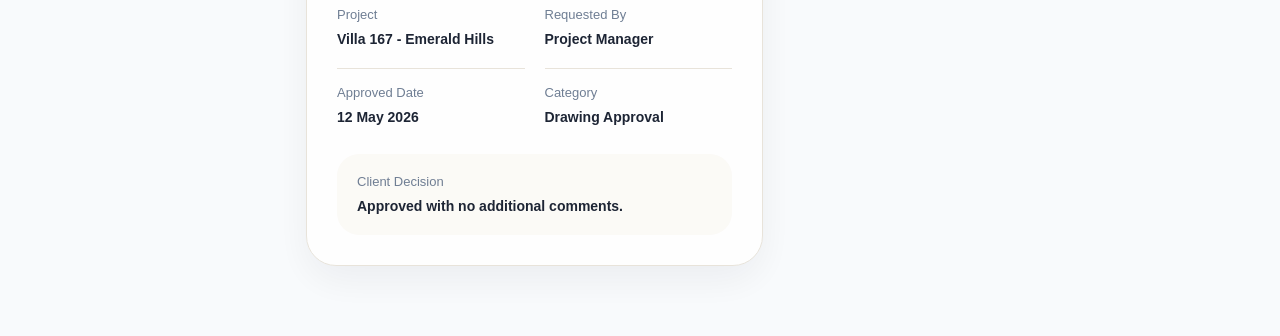
==== commit 1d890ac5: "Update approvals.html" ====
--- a/approvals.html
+++ b/approvals.html
@@ -10,7 +10,7 @@
 <body>
   <aside class="sidebar">
     <div class="logo-box">
-      <img src="images/qatra-logo.png" alt="QATRA Logo" />
+      <img src="qatra-logo.png" alt="QATRA Logo" />
     </div>
 
     <nav class="nav-menu">
@@ -246,4 +246,4 @@
 
   <script src="script.js"></script>
 </body>
-</html>+</html>
